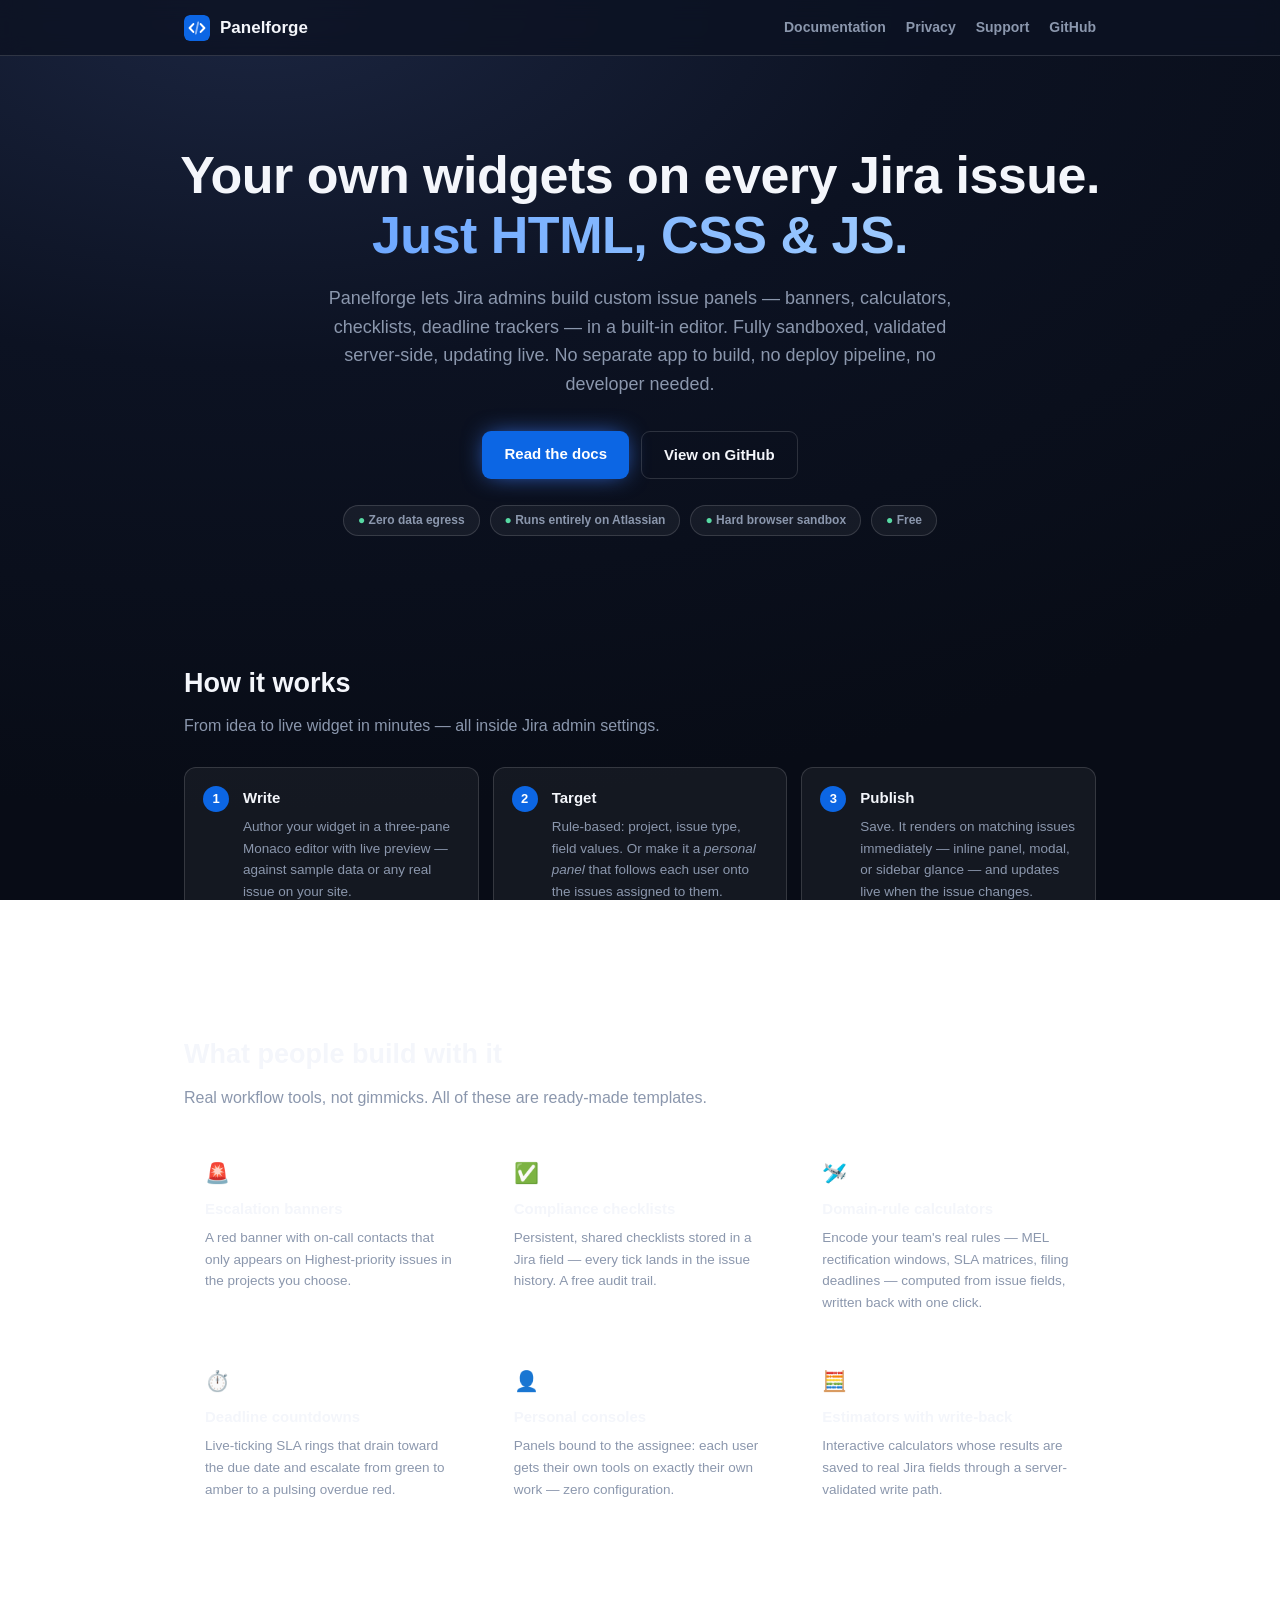
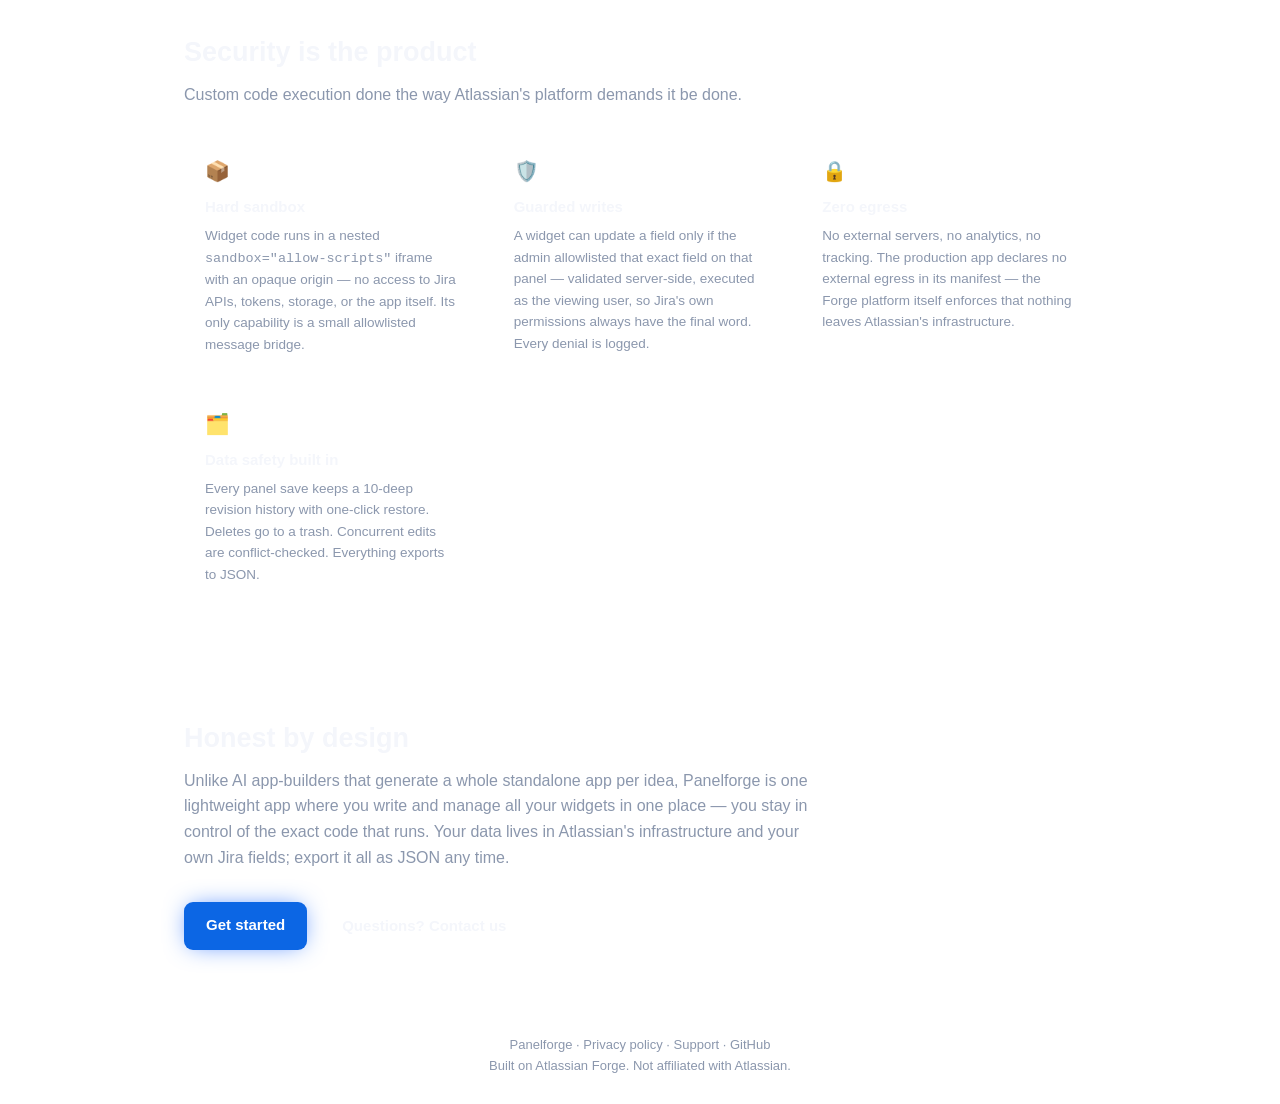
==== index.html @ d072d3fe "Add files via upload" ====
<!doctype html>
<html lang="en">
<head>
  <meta charset="utf-8">
  <meta name="viewport" content="width=device-width, initial-scale=1.0">
  <title>Panelforge — Custom Widgets for Jira Issues</title>
  <meta name="description" content="Build your own Jira issue panels with HTML, CSS & JS — sandboxed, live-updating, and running entirely on Atlassian. No developer needed.">
  <link rel="icon" href="icon.svg">
  <link rel="stylesheet" href="style.css">
</head>
<body>
  <header>
    <nav class="nav">
      <a class="brand" href="index.html"><img src="icon.svg" alt=""> Panelforge</a>
      <a class="link" href="docs.html">Documentation</a>
      <a class="link" href="privacy.html">Privacy</a>
      <a class="link" href="support.html">Support</a>
      <a class="link" href="https://github.com/oliverm24ru/panelforge">GitHub</a>
    </nav>
  </header>

  <div class="hero">
    <h1>Your own widgets on every Jira issue.<br><span class="grad">Just HTML, CSS &amp; JS.</span></h1>
    <p class="lede">
      Panelforge lets Jira admins build custom issue panels — banners, calculators,
      checklists, deadline trackers — in a built-in editor. Fully sandboxed, validated
      server-side, updating live. No separate app to build, no deploy pipeline, no developer needed.
    </p>
    <div class="cta-row">
      <a class="btn primary" href="docs.html">Read the docs</a>
      <a class="btn ghost" href="https://github.com/oliverm24ru/panelforge">View on GitHub</a>
    </div>
    <div class="badges">
      <span class="pill"><b>●</b> Zero data egress</span>
      <span class="pill"><b>●</b> Runs entirely on Atlassian</span>
      <span class="pill"><b>●</b> Hard browser sandbox</span>
      <span class="pill"><b>●</b> Free</span>
    </div>
  </div>

  <div class="wrap">
    <section>
      <h2>How it works</h2>
      <p class="sub">From idea to live widget in minutes — all inside Jira admin settings.</p>
      <div class="grid steps">
        <div class="card">
          <h3>Write</h3>
          <p>Author your widget in a three-pane Monaco editor with live preview — against
          sample data or any real issue on your site.</p>
        </div>
        <div class="card">
          <h3>Target</h3>
          <p>Rule-based: project, issue type, field values. Or make it a <em>personal
          panel</em> that follows each user onto the issues assigned to them.</p>
        </div>
        <div class="card">
          <h3>Publish</h3>
          <p>Save. It renders on matching issues immediately — inline panel, modal, or
          sidebar glance — and updates live when the issue changes.</p>
        </div>
      </div>
    </section>

    <section>
      <h2>What people build with it</h2>
      <p class="sub">Real workflow tools, not gimmicks. All of these are ready-made templates.</p>
      <div class="grid">
        <div class="card"><span class="emoji">🚨</span><h3>Escalation banners</h3>
          <p>A red banner with on-call contacts that only appears on Highest-priority issues in the projects you choose.</p></div>
        <div class="card"><span class="emoji">✅</span><h3>Compliance checklists</h3>
          <p>Persistent, shared checklists stored in a Jira field — every tick lands in the issue history. A free audit trail.</p></div>
        <div class="card"><span class="emoji">🛩️</span><h3>Domain-rule calculators</h3>
          <p>Encode your team's real rules — MEL rectification windows, SLA matrices, filing deadlines — computed from issue fields, written back with one click.</p></div>
        <div class="card"><span class="emoji">⏱️</span><h3>Deadline countdowns</h3>
          <p>Live-ticking SLA rings that drain toward the due date and escalate from green to amber to a pulsing overdue red.</p></div>
        <div class="card"><span class="emoji">👤</span><h3>Personal consoles</h3>
          <p>Panels bound to the assignee: each user gets their own tools on exactly their own work — zero configuration.</p></div>
        <div class="card"><span class="emoji">🧮</span><h3>Estimators with write-back</h3>
          <p>Interactive calculators whose results are saved to real Jira fields through a server-validated write path.</p></div>
      </div>
    </section>

    <section>
      <h2>Security is the product</h2>
      <p class="sub">Custom code execution done the way Atlassian's platform demands it be done.</p>
      <div class="grid">
        <div class="card"><span class="emoji">📦</span><h3>Hard sandbox</h3>
          <p>Widget code runs in a nested <code>sandbox="allow-scripts"</code> iframe with an opaque
          origin — no access to Jira APIs, tokens, storage, or the app itself. Its only capability
          is a small allowlisted message bridge.</p></div>
        <div class="card"><span class="emoji">🛡️</span><h3>Guarded writes</h3>
          <p>A widget can update a field only if the admin allowlisted that exact field on that
          panel — validated server-side, executed as the viewing user, so Jira's own permissions
          always have the final word. Every denial is logged.</p></div>
        <div class="card"><span class="emoji">🔒</span><h3>Zero egress</h3>
          <p>No external servers, no analytics, no tracking. The production app declares no
          external egress in its manifest — the Forge platform itself enforces that nothing
          leaves Atlassian's infrastructure.</p></div>
        <div class="card"><span class="emoji">🗂️</span><h3>Data safety built in</h3>
          <p>Every panel save keeps a 10-deep revision history with one-click restore. Deletes go
          to a trash. Concurrent edits are conflict-checked. Everything exports to JSON.</p></div>
      </div>
    </section>

    <section>
      <h2>Honest by design</h2>
      <p class="sub">
        Unlike AI app-builders that generate a whole standalone app per idea, Panelforge is one
        lightweight app where you write and manage all your widgets in one place — you stay in
        control of the exact code that runs. Your data lives in Atlassian's infrastructure and
        your own Jira fields; export it all as JSON any time.
      </p>
      <div class="cta-row" style="justify-content:flex-start">
        <a class="btn primary" href="docs.html">Get started</a>
        <a class="btn ghost" href="support.html">Questions? Contact us</a>
      </div>
    </section>
  </div>

  <footer>
    Panelforge · <a href="privacy.html">Privacy policy</a> ·
    <a href="support.html">Support</a> ·
    <a href="https://github.com/oliverm24ru/panelforge">GitHub</a><br>
    Built on Atlassian Forge. Not affiliated with Atlassian.
  </footer>
</body>
</html>
---- style.css ----
:root {
  --bg: #0c1222;
  --bg-deep: #080c16;
  --card: rgba(255, 255, 255, 0.05);
  --border: rgba(255, 255, 255, 0.14);
  --text: #f4f6fb;
  --muted: #8b97ad;
  --accent: #6ea8ff;
  --accent-strong: #0c66e4;
  --glow: #3d7dff;
  --good: #57d9a3;
  --warn: #ffab4a;
}

* {
  box-sizing: border-box;
  margin: 0;
}

html {
  scroll-behavior: smooth;
}

body {
  font-family: -apple-system, BlinkMacSystemFont, 'Segoe UI', Roboto, sans-serif;
  background: radial-gradient(120% 90% at 20% 0%, #1b2540 0%, var(--bg) 45%, var(--bg-deep) 100%)
    fixed;
  color: var(--text);
  line-height: 1.6;
}

a {
  color: var(--accent);
  text-decoration: none;
}
a:hover {
  text-decoration: underline;
}

.wrap {
  max-width: 960px;
  margin: 0 auto;
  padding: 0 24px;
}

/* ---------- Header ---------- */
header {
  position: sticky;
  top: 0;
  z-index: 10;
  backdrop-filter: blur(10px);
  background: rgba(12, 18, 34, 0.8);
  border-bottom: 1px solid var(--border);
}

.nav {
  display: flex;
  align-items: center;
  gap: 20px;
  padding: 14px 24px;
  max-width: 960px;
  margin: 0 auto;
}

.nav .brand {
  display: flex;
  align-items: center;
  gap: 10px;
  font-weight: 800;
  font-size: 17px;
  color: var(--text);
  margin-right: auto;
}
.nav .brand img {
  width: 26px;
  height: 26px;
  border-radius: 6px;
}

.nav a.link {
  color: var(--muted);
  font-size: 14px;
  font-weight: 600;
}
.nav a.link:hover {
  color: var(--text);
  text-decoration: none;
}

/* ---------- Hero ---------- */
.hero {
  text-align: center;
  padding: 90px 24px 70px;
}

.hero h1 {
  font-size: clamp(30px, 5.5vw, 52px);
  line-height: 1.15;
  font-weight: 850;
  letter-spacing: -0.5px;
}

.hero h1 .grad {
  background: linear-gradient(90deg, var(--accent), #9ecbff);
  -webkit-background-clip: text;
  background-clip: text;
  color: transparent;
}

.hero p.lede {
  max-width: 640px;
  margin: 18px auto 0;
  color: var(--muted);
  font-size: 18px;
}

.cta-row {
  display: flex;
  gap: 12px;
  justify-content: center;
  margin-top: 32px;
  flex-wrap: wrap;
}

.btn {
  display: inline-block;
  padding: 11px 22px;
  border-radius: 9px;
  font-weight: 700;
  font-size: 15px;
}
.btn.primary {
  background: var(--accent-strong);
  color: #fff;
  box-shadow: 0 0 24px -6px var(--glow);
}
.btn.primary:hover {
  background: #1a74f0;
  text-decoration: none;
}
.btn.ghost {
  border: 1px solid var(--border);
  color: var(--text);
}
.btn.ghost:hover {
  border-color: var(--accent);
  text-decoration: none;
}

.badges {
  display: flex;
  gap: 10px;
  justify-content: center;
  margin-top: 26px;
  flex-wrap: wrap;
}
.pill {
  font-size: 12px;
  font-weight: 700;
  padding: 5px 14px;
  border-radius: 999px;
  border: 1px solid var(--border);
  background: var(--card);
  color: var(--muted);
}
.pill b {
  color: var(--good);
}

/* ---------- Sections ---------- */
section {
  padding: 56px 0;
}
section h2 {
  font-size: 27px;
  font-weight: 800;
  margin-bottom: 8px;
}
section p.sub {
  color: var(--muted);
  margin-bottom: 28px;
  max-width: 640px;
}

.grid {
  display: grid;
  grid-template-columns: repeat(auto-fit, minmax(260px, 1fr));
  gap: 14px;
}

.card {
  background: var(--card);
  border: 1px solid var(--border);
  border-radius: 12px;
  padding: 18px 20px;
}
.card h3 {
  font-size: 15px;
  font-weight: 750;
  margin-bottom: 6px;
}
.card p {
  font-size: 13.5px;
  color: var(--muted);
}
.card .emoji {
  font-size: 20px;
  display: block;
  margin-bottom: 8px;
}

.steps {
  counter-reset: step;
}
.steps .card {
  position: relative;
  padding-left: 58px;
}
.steps .card::before {
  counter-increment: step;
  content: counter(step);
  position: absolute;
  left: 18px;
  top: 18px;
  width: 26px;
  height: 26px;
  border-radius: 50%;
  background: var(--accent-strong);
  color: #fff;
  font-weight: 800;
  font-size: 13px;
  display: flex;
  align-items: center;
  justify-content: center;
}

/* ---------- Prose pages (docs / privacy / support) ---------- */
.prose {
  padding: 48px 0 80px;
  max-width: 760px;
}
.prose h1 {
  font-size: 34px;
  font-weight: 850;
  margin-bottom: 6px;
}
.prose .updated {
  color: var(--muted);
  font-size: 13px;
  margin-bottom: 30px;
}
.prose h2 {
  font-size: 21px;
  font-weight: 800;
  margin: 36px 0 10px;
  padding-top: 8px;
}
.prose h3 {
  font-size: 16px;
  font-weight: 750;
  margin: 24px 0 6px;
}
.prose p,
.prose li {
  color: #ccd5e5;
  font-size: 15px;
}
.prose ul,
.prose ol {
  padding-left: 22px;
  margin: 10px 0;
}
.prose li {
  margin: 5px 0;
}
.prose strong {
  color: var(--text);
}

.prose code {
  font-family: ui-monospace, 'Cascadia Code', Consolas, monospace;
  font-size: 13px;
  background: rgba(255, 255, 255, 0.08);
  border: 1px solid var(--border);
  border-radius: 5px;
  padding: 1px 6px;
}

.prose pre {
  background: #0a0f1c;
  border: 1px solid var(--border);
  border-radius: 10px;
  padding: 14px 16px;
  overflow-x: auto;
  margin: 12px 0;
}
.prose pre code {
  background: none;
  border: none;
  padding: 0;
  color: #cfe1ff;
}

.callout {
  border: 1px solid var(--border);
  border-left: 4px solid var(--accent);
  border-radius: 8px;
  padding: 12px 16px;
  margin: 16px 0;
  background: var(--card);
}
.callout.warn {
  border-left-color: var(--warn);
}

/* ---------- Footer ---------- */
footer {
  border-top: 1px solid var(--border);
  padding: 28px 24px;
  text-align: center;
  color: var(--muted);
  font-size: 13px;
}
footer a {
  color: var(--muted);
}
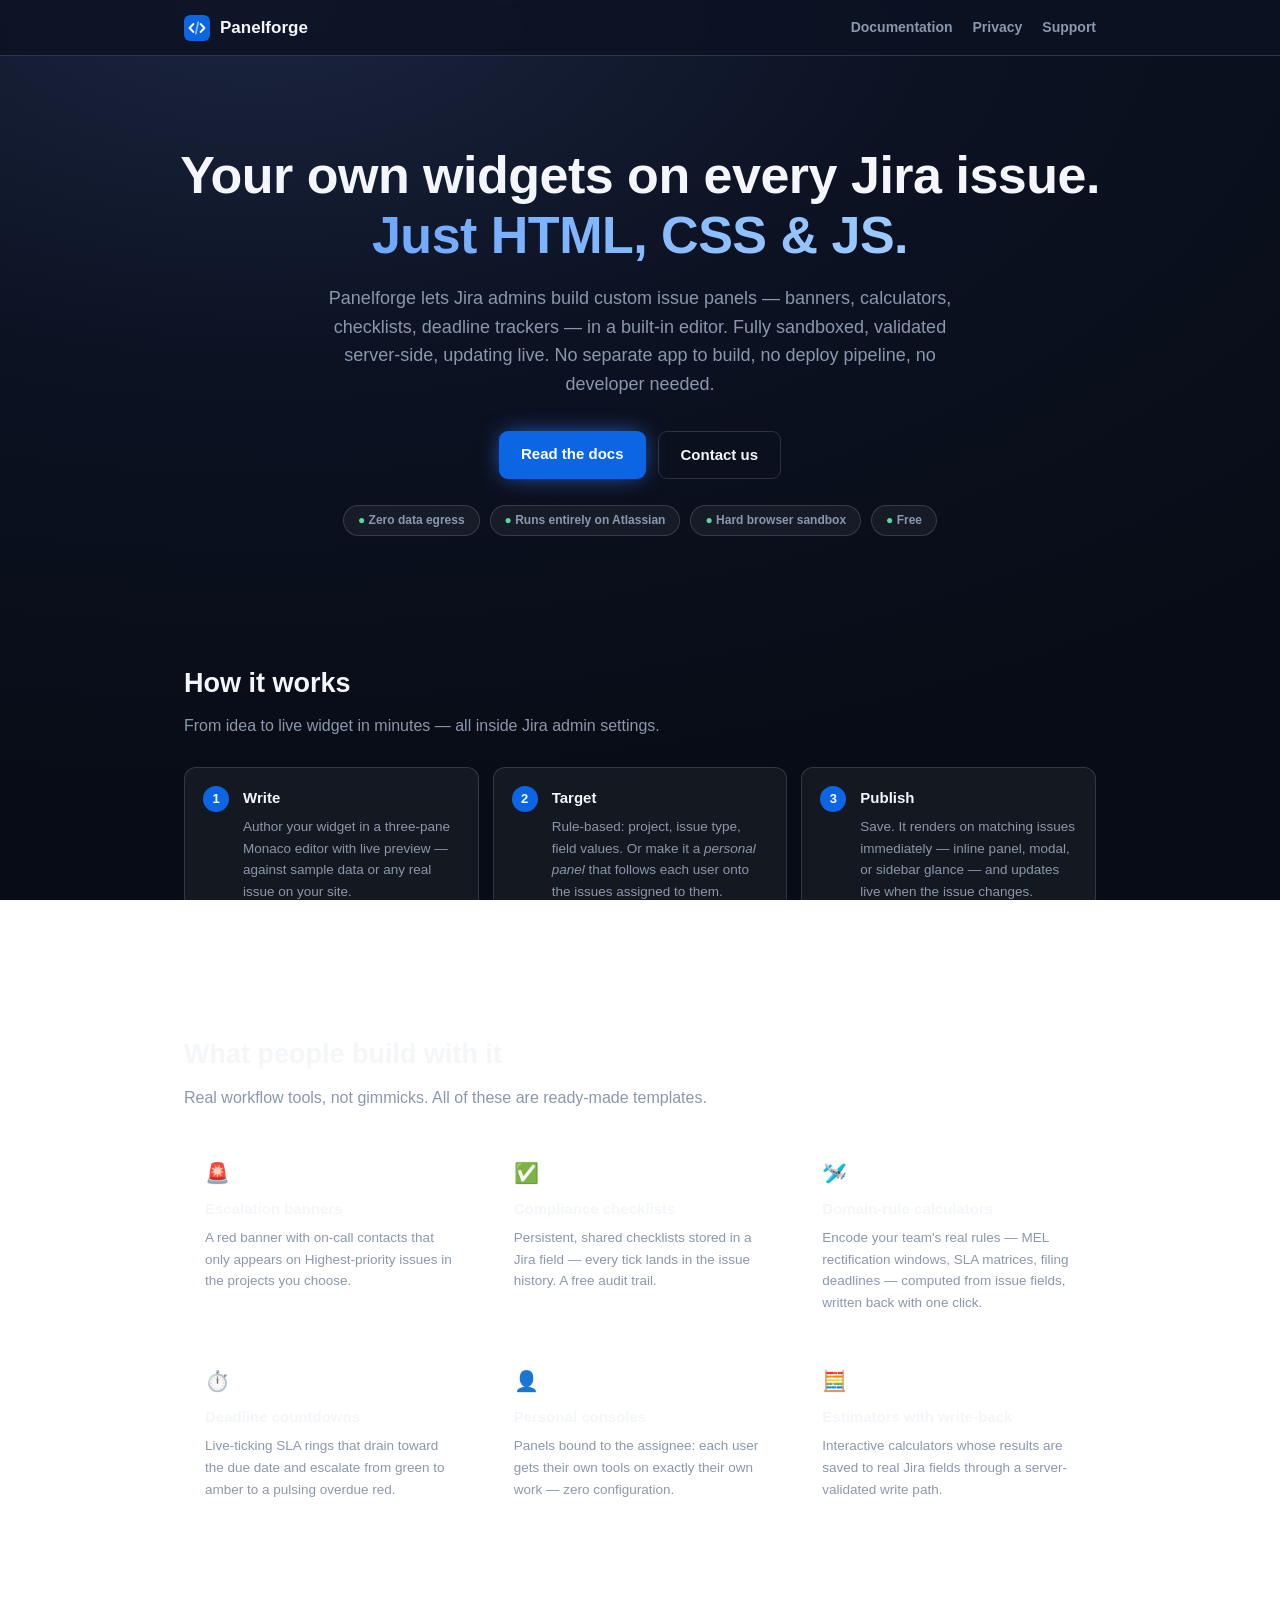
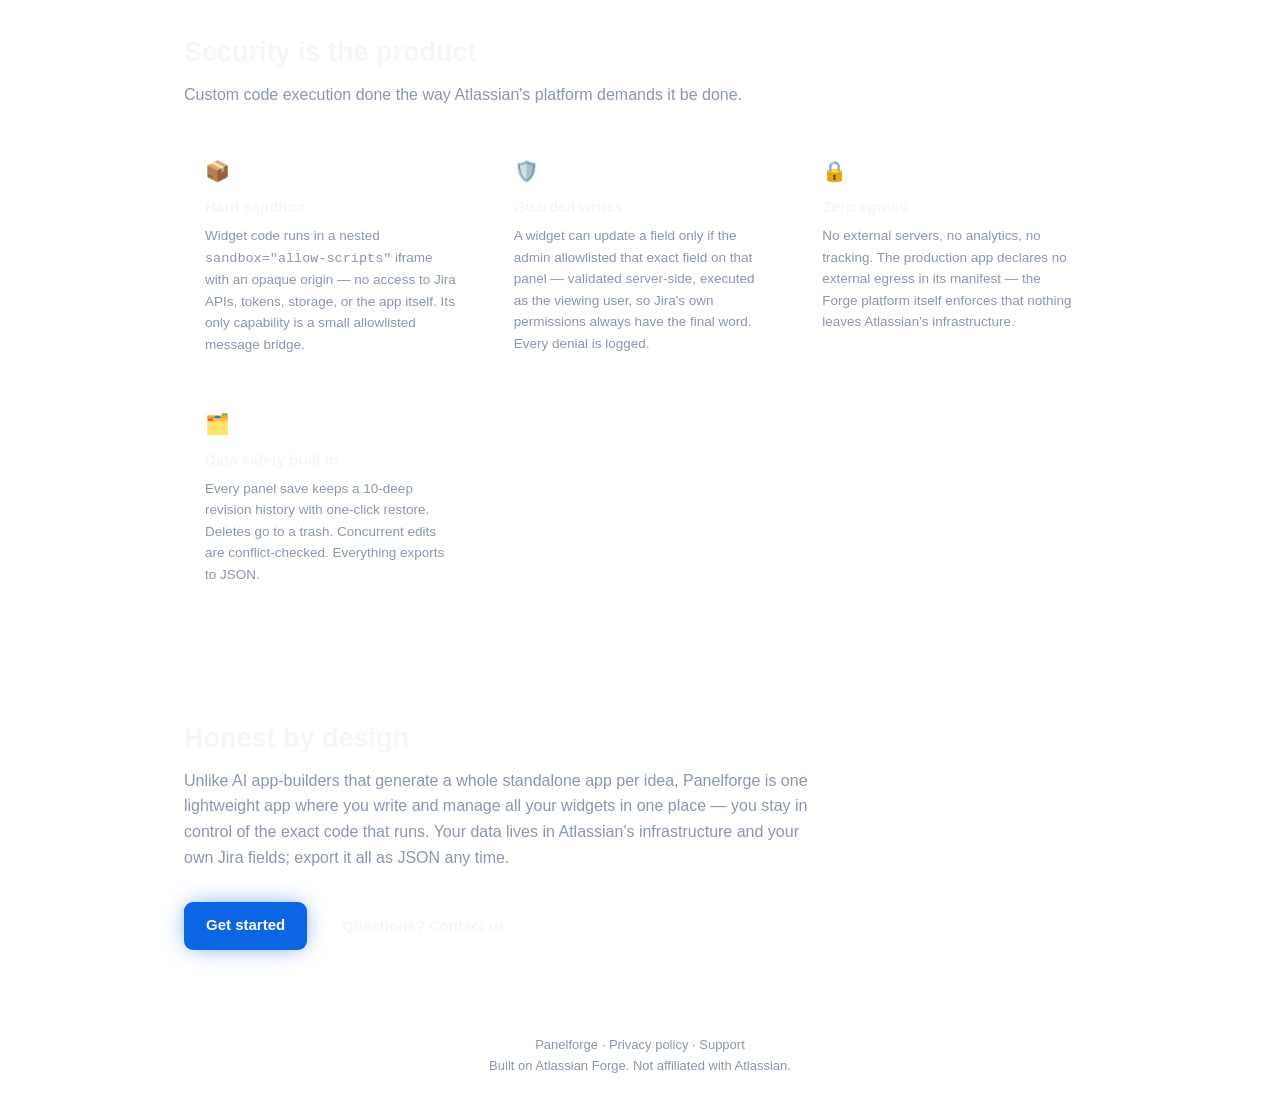
==== commit fadeca8f: "Add files via upload" ====
--- a/index.html
+++ b/index.html
@@ -15,7 +15,6 @@
       <a class="link" href="docs.html">Documentation</a>
       <a class="link" href="privacy.html">Privacy</a>
       <a class="link" href="support.html">Support</a>
-      <a class="link" href="https://github.com/oliverm24ru/panelforge">GitHub</a>
     </nav>
   </header>
 
@@ -28,7 +27,7 @@
     </p>
     <div class="cta-row">
       <a class="btn primary" href="docs.html">Read the docs</a>
-      <a class="btn ghost" href="https://github.com/oliverm24ru/panelforge">View on GitHub</a>
+      <a class="btn ghost" href="support.html">Contact us</a>
     </div>
     <div class="badges">
       <span class="pill"><b>●</b> Zero data egress</span>
@@ -119,8 +118,7 @@
 
   <footer>
     Panelforge · <a href="privacy.html">Privacy policy</a> ·
-    <a href="support.html">Support</a> ·
-    <a href="https://github.com/oliverm24ru/panelforge">GitHub</a><br>
+    <a href="support.html">Support</a><br>
     Built on Atlassian Forge. Not affiliated with Atlassian.
   </footer>
 </body>
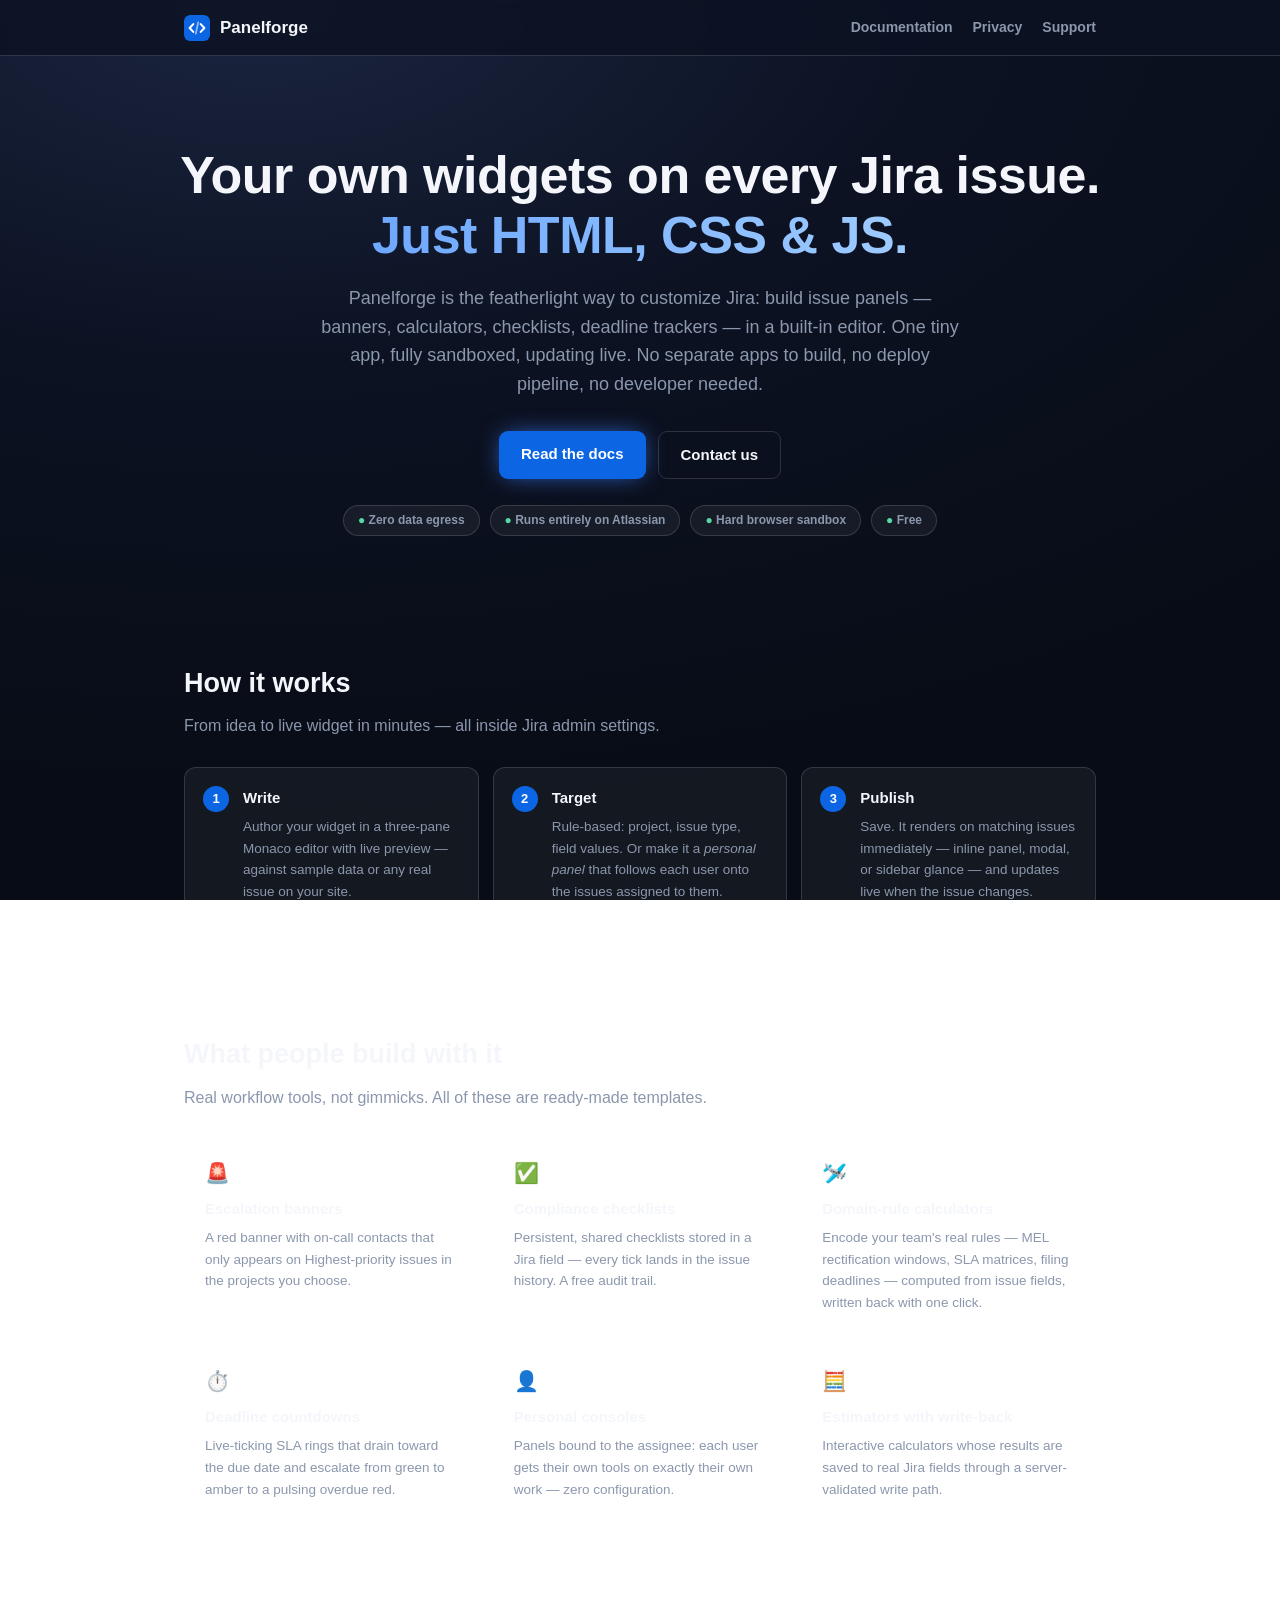
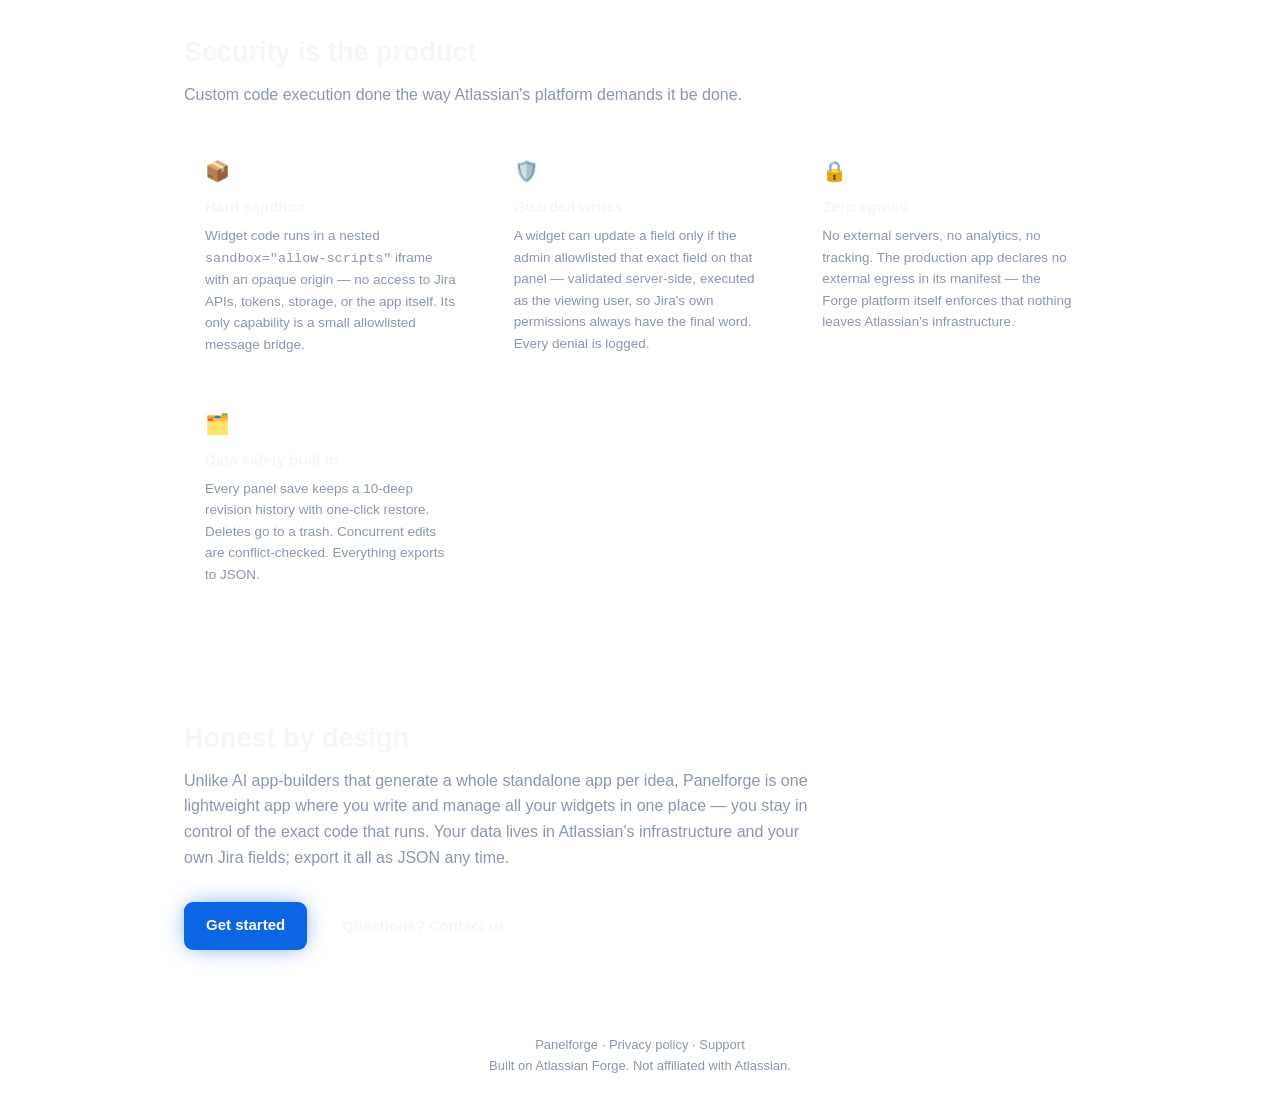
==== commit 8de25c4f: "Add files via upload" ====
--- a/index.html
+++ b/index.html
@@ -1,125 +1,197 @@
 <!doctype html>
 <html lang="en">
-<head>
-  <meta charset="utf-8">
-  <meta name="viewport" content="width=device-width, initial-scale=1.0">
-  <title>Panelforge — Custom Widgets for Jira Issues</title>
-  <meta name="description" content="Build your own Jira issue panels with HTML, CSS & JS — sandboxed, live-updating, and running entirely on Atlassian. No developer needed.">
-  <link rel="icon" href="icon.svg">
-  <link rel="stylesheet" href="style.css">
-</head>
-<body>
-  <header>
-    <nav class="nav">
-      <a class="brand" href="index.html"><img src="icon.svg" alt=""> Panelforge</a>
-      <a class="link" href="docs.html">Documentation</a>
-      <a class="link" href="privacy.html">Privacy</a>
-      <a class="link" href="support.html">Support</a>
-    </nav>
-  </header>
+  <head>
+    <meta charset="utf-8" />
+    <meta name="viewport" content="width=device-width, initial-scale=1.0" />
+    <title>Panelforge — Custom Widgets for Jira Issues</title>
+    <meta
+      name="description"
+      content="Featherlight custom widgets for Jira: build your own issue panels with HTML, CSS & JS — sandboxed, live-updating, and running entirely on Atlassian."
+    />
+    <link rel="icon" href="icon.svg" />
+    <link rel="stylesheet" href="style.css" />
+  </head>
+  <body>
+    <header>
+      <nav class="nav">
+        <a class="brand" href="index.html"><img src="icon.svg" alt="" /> Panelforge</a>
+        <a class="link" href="docs.html">Documentation</a>
+        <a class="link" href="privacy.html">Privacy</a>
+        <a class="link" href="support.html">Support</a>
+      </nav>
+    </header>
 
-  <div class="hero">
-    <h1>Your own widgets on every Jira issue.<br><span class="grad">Just HTML, CSS &amp; JS.</span></h1>
-    <p class="lede">
-      Panelforge lets Jira admins build custom issue panels — banners, calculators,
-      checklists, deadline trackers — in a built-in editor. Fully sandboxed, validated
-      server-side, updating live. No separate app to build, no deploy pipeline, no developer needed.
-    </p>
-    <div class="cta-row">
-      <a class="btn primary" href="docs.html">Read the docs</a>
-      <a class="btn ghost" href="support.html">Contact us</a>
+    <div class="hero">
+      <h1>
+        Your own widgets on every Jira issue.<br /><span class="grad"
+          >Just HTML, CSS &amp; JS.</span
+        >
+      </h1>
+      <p class="lede">
+        Panelforge is the featherlight way to customize Jira: build issue panels — banners,
+        calculators, checklists, deadline trackers — in a built-in editor. One tiny app, fully
+        sandboxed, updating live. No separate apps to build, no deploy pipeline, no developer
+        needed.
+      </p>
+      <div class="cta-row">
+        <a class="btn primary" href="docs.html">Read the docs</a>
+        <a class="btn ghost" href="support.html">Contact us</a>
+      </div>
+      <div class="badges">
+        <span class="pill"><b>●</b> Zero data egress</span>
+        <span class="pill"><b>●</b> Runs entirely on Atlassian</span>
+        <span class="pill"><b>●</b> Hard browser sandbox</span>
+        <span class="pill"><b>●</b> Free</span>
+      </div>
     </div>
-    <div class="badges">
-      <span class="pill"><b>●</b> Zero data egress</span>
-      <span class="pill"><b>●</b> Runs entirely on Atlassian</span>
-      <span class="pill"><b>●</b> Hard browser sandbox</span>
-      <span class="pill"><b>●</b> Free</span>
+
+    <div class="wrap">
+      <section>
+        <h2>How it works</h2>
+        <p class="sub">From idea to live widget in minutes — all inside Jira admin settings.</p>
+        <div class="grid steps">
+          <div class="card">
+            <h3>Write</h3>
+            <p>
+              Author your widget in a three-pane Monaco editor with live preview — against sample
+              data or any real issue on your site.
+            </p>
+          </div>
+          <div class="card">
+            <h3>Target</h3>
+            <p>
+              Rule-based: project, issue type, field values. Or make it a
+              <em>personal panel</em> that follows each user onto the issues assigned to them.
+            </p>
+          </div>
+          <div class="card">
+            <h3>Publish</h3>
+            <p>
+              Save. It renders on matching issues immediately — inline panel, modal, or sidebar
+              glance — and updates live when the issue changes.
+            </p>
+          </div>
+        </div>
+      </section>
+
+      <section>
+        <h2>What people build with it</h2>
+        <p class="sub">Real workflow tools, not gimmicks. All of these are ready-made templates.</p>
+        <div class="grid">
+          <div class="card">
+            <span class="emoji">🚨</span>
+            <h3>Escalation banners</h3>
+            <p>
+              A red banner with on-call contacts that only appears on Highest-priority issues in the
+              projects you choose.
+            </p>
+          </div>
+          <div class="card">
+            <span class="emoji">✅</span>
+            <h3>Compliance checklists</h3>
+            <p>
+              Persistent, shared checklists stored in a Jira field — every tick lands in the issue
+              history. A free audit trail.
+            </p>
+          </div>
+          <div class="card">
+            <span class="emoji">🛩️</span>
+            <h3>Domain-rule calculators</h3>
+            <p>
+              Encode your team's real rules — MEL rectification windows, SLA matrices, filing
+              deadlines — computed from issue fields, written back with one click.
+            </p>
+          </div>
+          <div class="card">
+            <span class="emoji">⏱️</span>
+            <h3>Deadline countdowns</h3>
+            <p>
+              Live-ticking SLA rings that drain toward the due date and escalate from green to amber
+              to a pulsing overdue red.
+            </p>
+          </div>
+          <div class="card">
+            <span class="emoji">👤</span>
+            <h3>Personal consoles</h3>
+            <p>
+              Panels bound to the assignee: each user gets their own tools on exactly their own work
+              — zero configuration.
+            </p>
+          </div>
+          <div class="card">
+            <span class="emoji">🧮</span>
+            <h3>Estimators with write-back</h3>
+            <p>
+              Interactive calculators whose results are saved to real Jira fields through a
+              server-validated write path.
+            </p>
+          </div>
+        </div>
+      </section>
+
+      <section>
+        <h2>Security is the product</h2>
+        <p class="sub">
+          Custom code execution done the way Atlassian's platform demands it be done.
+        </p>
+        <div class="grid">
+          <div class="card">
+            <span class="emoji">📦</span>
+            <h3>Hard sandbox</h3>
+            <p>
+              Widget code runs in a nested <code>sandbox="allow-scripts"</code> iframe with an
+              opaque origin — no access to Jira APIs, tokens, storage, or the app itself. Its only
+              capability is a small allowlisted message bridge.
+            </p>
+          </div>
+          <div class="card">
+            <span class="emoji">🛡️</span>
+            <h3>Guarded writes</h3>
+            <p>
+              A widget can update a field only if the admin allowlisted that exact field on that
+              panel — validated server-side, executed as the viewing user, so Jira's own permissions
+              always have the final word. Every denial is logged.
+            </p>
+          </div>
+          <div class="card">
+            <span class="emoji">🔒</span>
+            <h3>Zero egress</h3>
+            <p>
+              No external servers, no analytics, no tracking. The production app declares no
+              external egress in its manifest — the Forge platform itself enforces that nothing
+              leaves Atlassian's infrastructure.
+            </p>
+          </div>
+          <div class="card">
+            <span class="emoji">🗂️</span>
+            <h3>Data safety built in</h3>
+            <p>
+              Every panel save keeps a 10-deep revision history with one-click restore. Deletes go
+              to a trash. Concurrent edits are conflict-checked. Everything exports to JSON.
+            </p>
+          </div>
+        </div>
+      </section>
+
+      <section>
+        <h2>Honest by design</h2>
+        <p class="sub">
+          Unlike AI app-builders that generate a whole standalone app per idea, Panelforge is one
+          lightweight app where you write and manage all your widgets in one place — you stay in
+          control of the exact code that runs. Your data lives in Atlassian's infrastructure and
+          your own Jira fields; export it all as JSON any time.
+        </p>
+        <div class="cta-row" style="justify-content: flex-start">
+          <a class="btn primary" href="docs.html">Get started</a>
+          <a class="btn ghost" href="support.html">Questions? Contact us</a>
+        </div>
+      </section>
     </div>
-  </div>
 
-  <div class="wrap">
-    <section>
-      <h2>How it works</h2>
-      <p class="sub">From idea to live widget in minutes — all inside Jira admin settings.</p>
-      <div class="grid steps">
-        <div class="card">
-          <h3>Write</h3>
-          <p>Author your widget in a three-pane Monaco editor with live preview — against
-          sample data or any real issue on your site.</p>
-        </div>
-        <div class="card">
-          <h3>Target</h3>
-          <p>Rule-based: project, issue type, field values. Or make it a <em>personal
-          panel</em> that follows each user onto the issues assigned to them.</p>
-        </div>
-        <div class="card">
-          <h3>Publish</h3>
-          <p>Save. It renders on matching issues immediately — inline panel, modal, or
-          sidebar glance — and updates live when the issue changes.</p>
-        </div>
-      </div>
-    </section>
-
-    <section>
-      <h2>What people build with it</h2>
-      <p class="sub">Real workflow tools, not gimmicks. All of these are ready-made templates.</p>
-      <div class="grid">
-        <div class="card"><span class="emoji">🚨</span><h3>Escalation banners</h3>
-          <p>A red banner with on-call contacts that only appears on Highest-priority issues in the projects you choose.</p></div>
-        <div class="card"><span class="emoji">✅</span><h3>Compliance checklists</h3>
-          <p>Persistent, shared checklists stored in a Jira field — every tick lands in the issue history. A free audit trail.</p></div>
-        <div class="card"><span class="emoji">🛩️</span><h3>Domain-rule calculators</h3>
-          <p>Encode your team's real rules — MEL rectification windows, SLA matrices, filing deadlines — computed from issue fields, written back with one click.</p></div>
-        <div class="card"><span class="emoji">⏱️</span><h3>Deadline countdowns</h3>
-          <p>Live-ticking SLA rings that drain toward the due date and escalate from green to amber to a pulsing overdue red.</p></div>
-        <div class="card"><span class="emoji">👤</span><h3>Personal consoles</h3>
-          <p>Panels bound to the assignee: each user gets their own tools on exactly their own work — zero configuration.</p></div>
-        <div class="card"><span class="emoji">🧮</span><h3>Estimators with write-back</h3>
-          <p>Interactive calculators whose results are saved to real Jira fields through a server-validated write path.</p></div>
-      </div>
-    </section>
-
-    <section>
-      <h2>Security is the product</h2>
-      <p class="sub">Custom code execution done the way Atlassian's platform demands it be done.</p>
-      <div class="grid">
-        <div class="card"><span class="emoji">📦</span><h3>Hard sandbox</h3>
-          <p>Widget code runs in a nested <code>sandbox="allow-scripts"</code> iframe with an opaque
-          origin — no access to Jira APIs, tokens, storage, or the app itself. Its only capability
-          is a small allowlisted message bridge.</p></div>
-        <div class="card"><span class="emoji">🛡️</span><h3>Guarded writes</h3>
-          <p>A widget can update a field only if the admin allowlisted that exact field on that
-          panel — validated server-side, executed as the viewing user, so Jira's own permissions
-          always have the final word. Every denial is logged.</p></div>
-        <div class="card"><span class="emoji">🔒</span><h3>Zero egress</h3>
-          <p>No external servers, no analytics, no tracking. The production app declares no
-          external egress in its manifest — the Forge platform itself enforces that nothing
-          leaves Atlassian's infrastructure.</p></div>
-        <div class="card"><span class="emoji">🗂️</span><h3>Data safety built in</h3>
-          <p>Every panel save keeps a 10-deep revision history with one-click restore. Deletes go
-          to a trash. Concurrent edits are conflict-checked. Everything exports to JSON.</p></div>
-      </div>
-    </section>
-
-    <section>
-      <h2>Honest by design</h2>
-      <p class="sub">
-        Unlike AI app-builders that generate a whole standalone app per idea, Panelforge is one
-        lightweight app where you write and manage all your widgets in one place — you stay in
-        control of the exact code that runs. Your data lives in Atlassian's infrastructure and
-        your own Jira fields; export it all as JSON any time.
-      </p>
-      <div class="cta-row" style="justify-content:flex-start">
-        <a class="btn primary" href="docs.html">Get started</a>
-        <a class="btn ghost" href="support.html">Questions? Contact us</a>
-      </div>
-    </section>
-  </div>
-
-  <footer>
-    Panelforge · <a href="privacy.html">Privacy policy</a> ·
-    <a href="support.html">Support</a><br>
-    Built on Atlassian Forge. Not affiliated with Atlassian.
-  </footer>
-</body>
+    <footer>
+      Panelforge · <a href="privacy.html">Privacy policy</a> · <a href="support.html">Support</a
+      ><br />
+      Built on Atlassian Forge. Not affiliated with Atlassian.
+    </footer>
+  </body>
 </html>
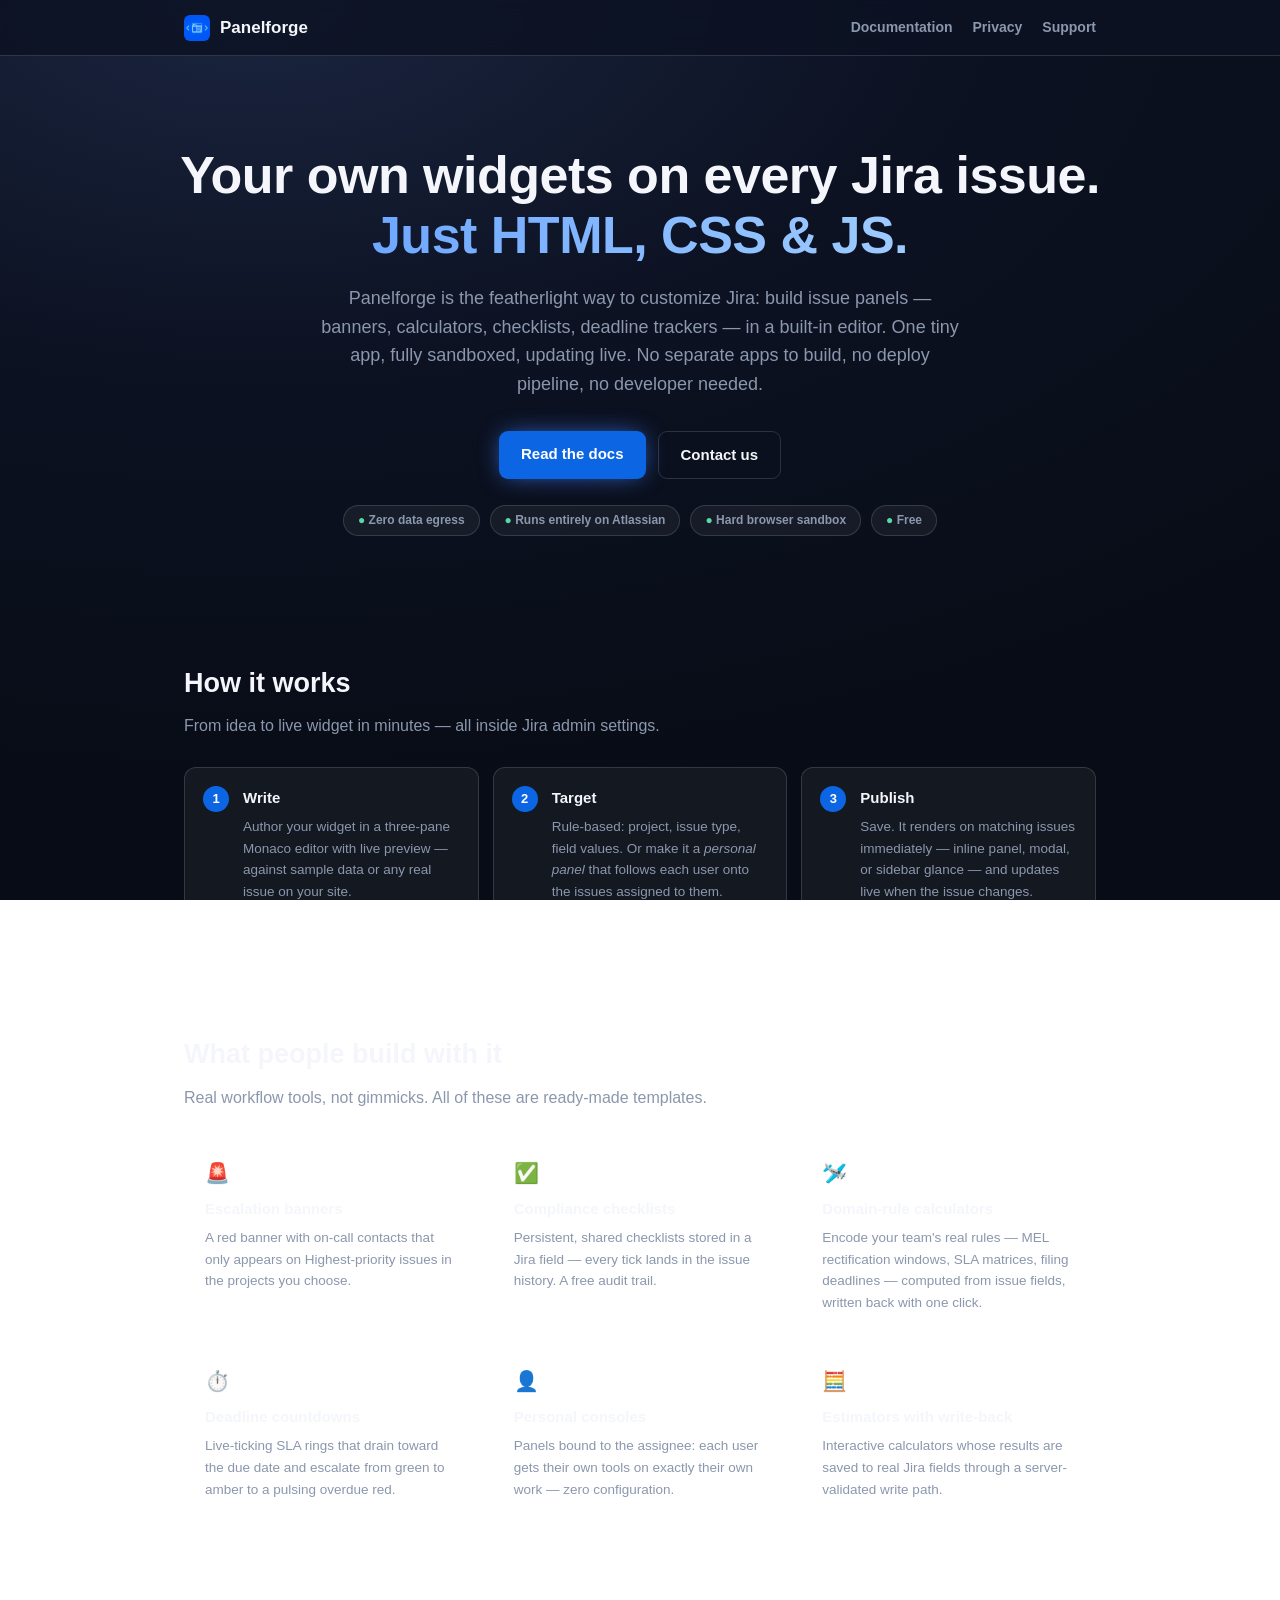
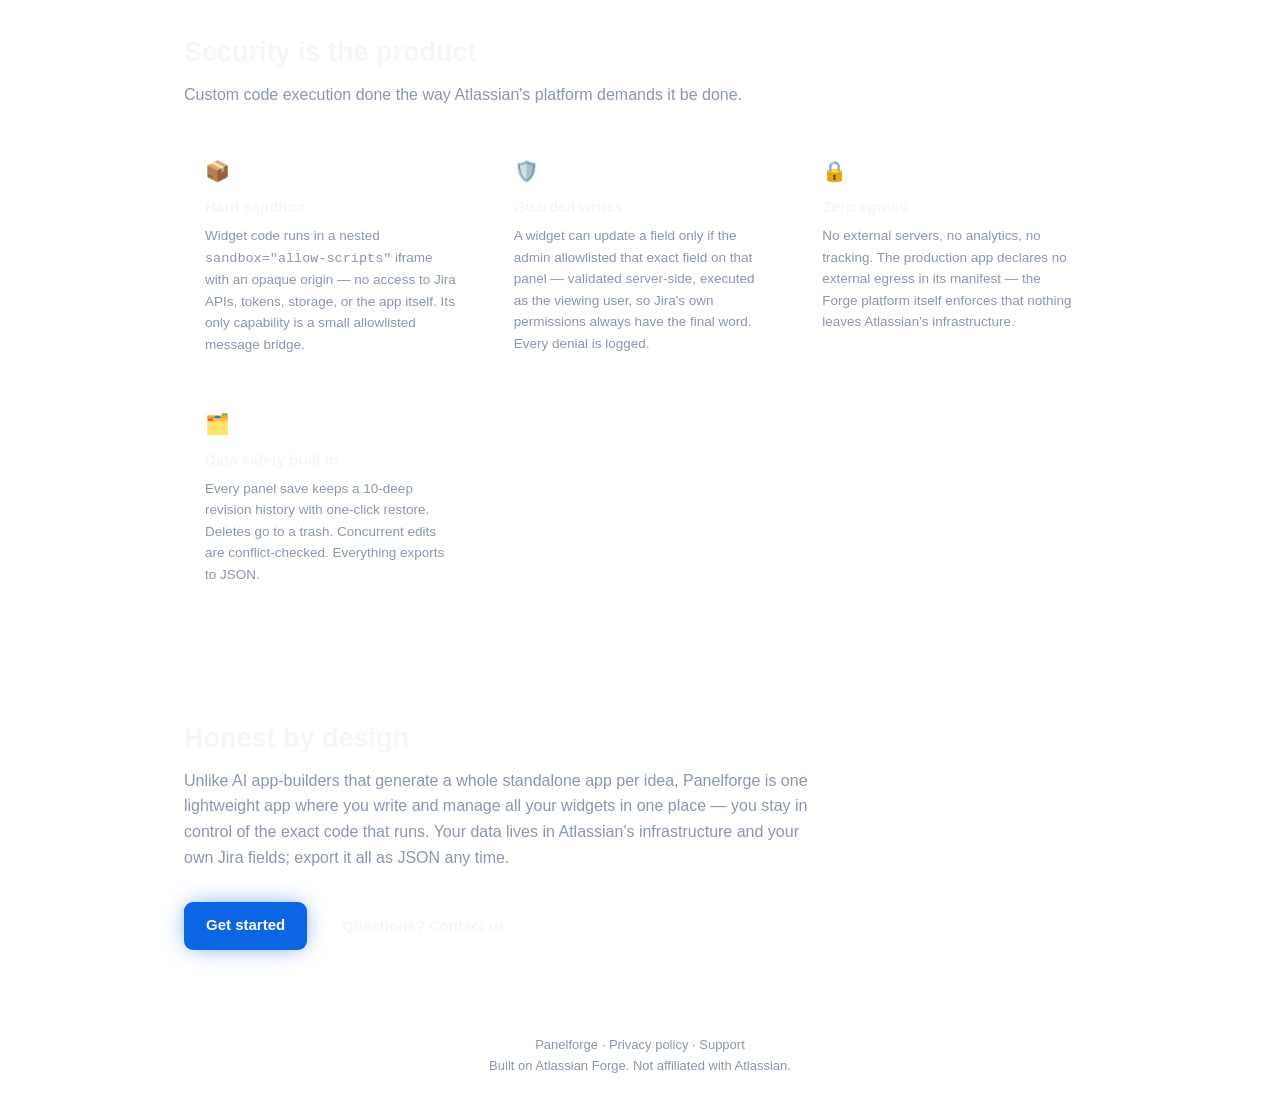
==== commit 4287f9ea: "Add files via upload" ====
--- a/index.html
+++ b/index.html
@@ -8,13 +8,13 @@
       name="description"
       content="Featherlight custom widgets for Jira: build your own issue panels with HTML, CSS & JS — sandboxed, live-updating, and running entirely on Atlassian."
     />
-    <link rel="icon" href="icon.svg" />
+    <link rel="icon" href="Icon.png" />
     <link rel="stylesheet" href="style.css" />
   </head>
   <body>
     <header>
       <nav class="nav">
-        <a class="brand" href="index.html"><img src="icon.svg" alt="" /> Panelforge</a>
+        <a class="brand" href="index.html"><img src="Icon.png" alt="" /> Panelforge</a>
         <a class="link" href="docs.html">Documentation</a>
         <a class="link" href="privacy.html">Privacy</a>
         <a class="link" href="support.html">Support</a>
